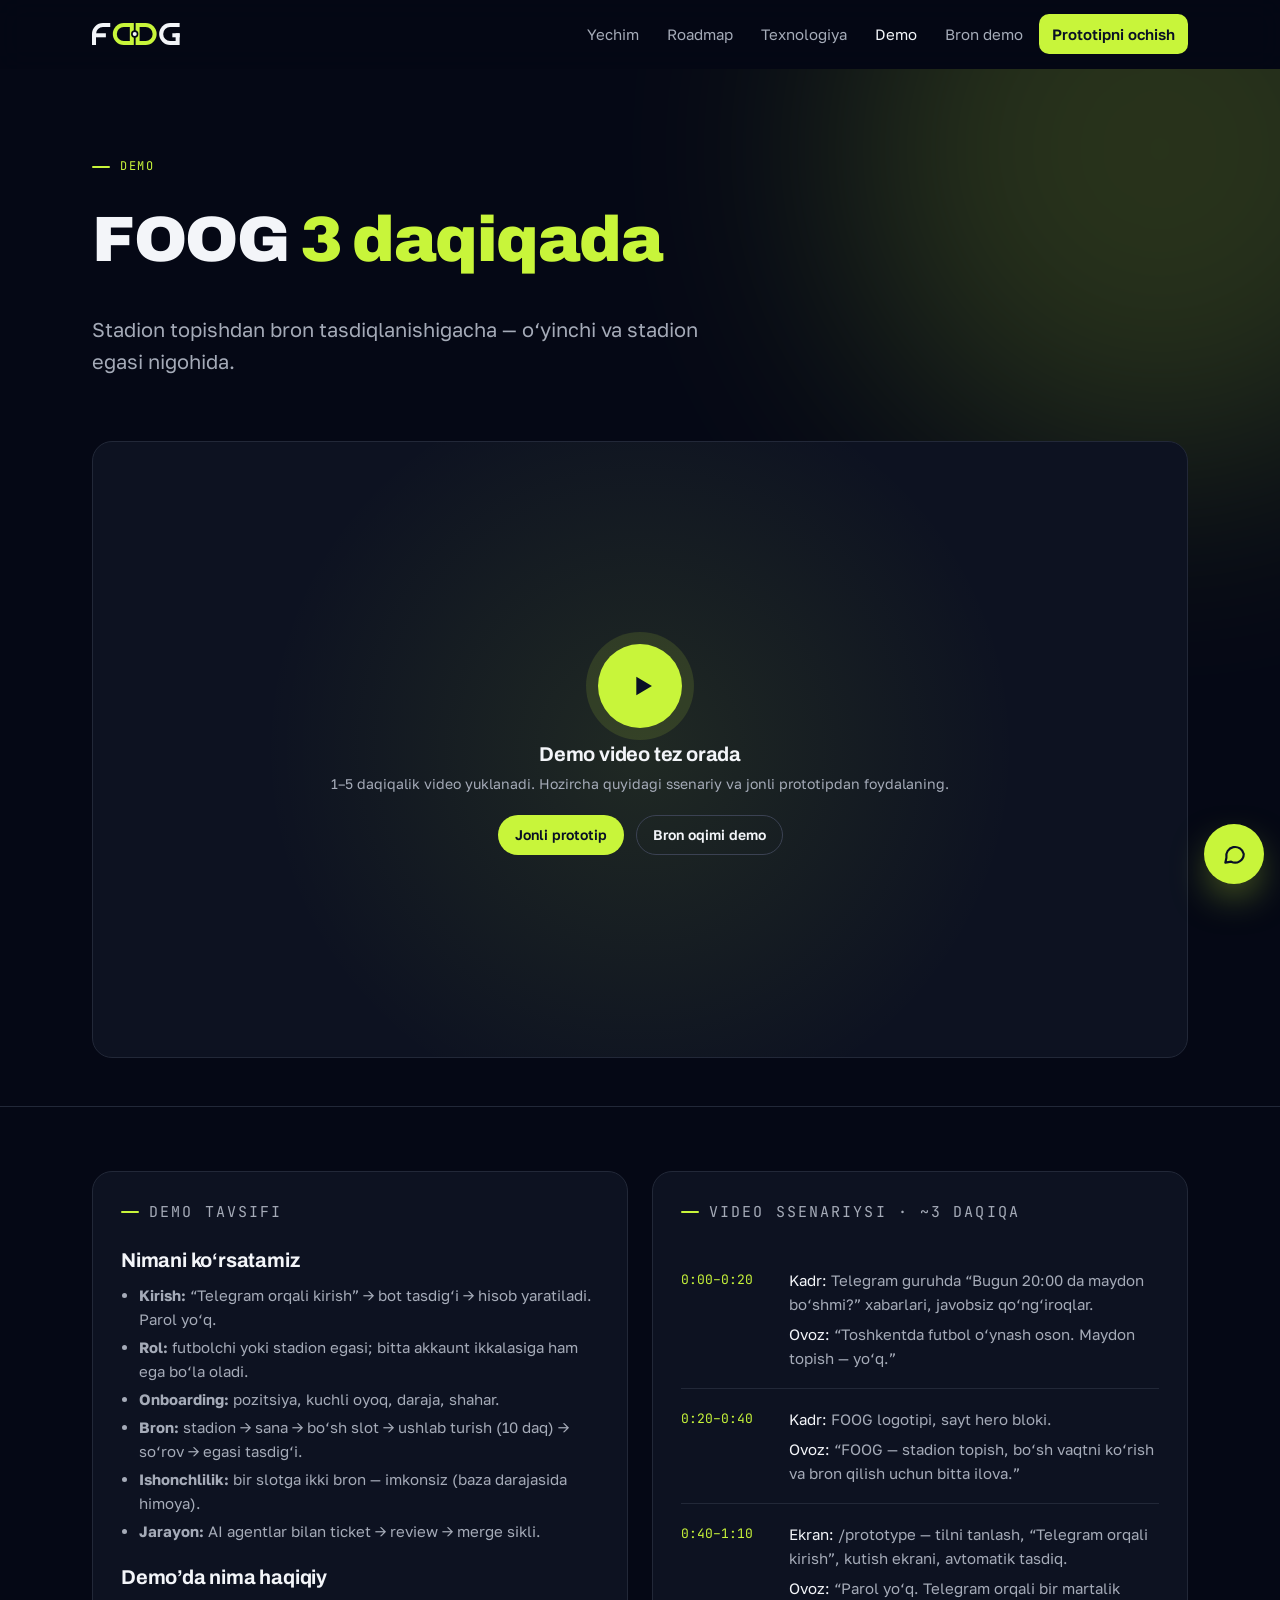
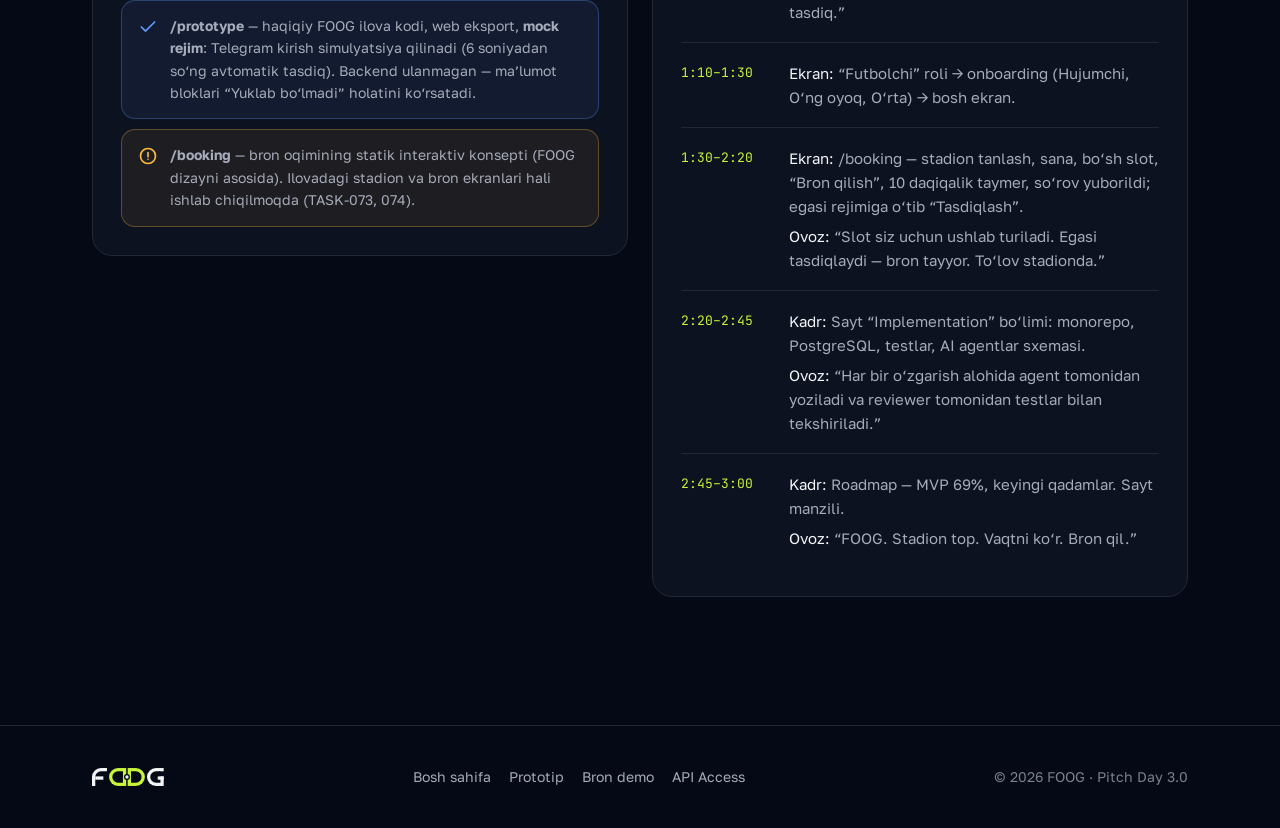
==== docs/demo/index.html @ 5ad499de "FOOG Pitch Day 3.0 sayti: pitch, demo, prototip (mock), bron demo, API sahifasi Co-Authored-By: Clau" ====
<!doctype html>
<html lang="uz" data-base="../">
<head>
<meta charset="utf-8">
<meta name="viewport" content="width=device-width, initial-scale=1, viewport-fit=cover">
<title>FOOG Demo — video va ssenariy</title>
<meta name="description" content="FOOG demo videosi, demo tavsifi, tayyor video ssenariysi va ishlaydigan prototipga havola.">
<meta name="theme-color" content="#050815">
<link rel="icon" href="../assets/icon.svg" type="image/svg+xml">
<link rel="preconnect" href="https://fonts.googleapis.com">
<link rel="preconnect" href="https://fonts.gstatic.com" crossorigin>
<link href="https://fonts.googleapis.com/css2?family=Archivo:wght@700;800;900&family=Golos+Text:wght@400;500;600;700&family=JetBrains+Mono:wght@500&display=swap" rel="stylesheet">
<link rel="stylesheet" href="../assets/styles.css">
</head>
<body>
<a class="skip" href="#main">Asosiy kontentga o‘tish</a>
<header class="nav">
  <div class="wrap">
    <a class="brand" href="../" aria-label="FOOG — bosh sahifa"><img src="../assets/wordmark.svg" alt="FOOG" width="88" height="22"></a>
    <button class="menu-btn" aria-label="Menyu" aria-expanded="false" aria-controls="nav-links">
      <svg width="20" height="20" viewBox="0 0 24 24" fill="none" stroke="currentColor" stroke-width="2" stroke-linecap="round"><path d="M4 7h16M4 12h16M4 17h16"/></svg>
    </button>
    <nav class="nav-links" id="nav-links" aria-label="Asosiy">
      <a href="../#yechim">Yechim</a>
      <a href="../#roadmap">Roadmap</a>
      <a href="../#texnologiya">Texnologiya</a>
      <a href="./" aria-current="page">Demo</a>
      <a href="../booking/">Bron demo</a>
      <a class="btn btn-primary btn-sm" href="../prototype/">Prototipni ochish</a>
    </nav>
  </div>
</header>

<main id="main">
  <section class="hero" style="padding-bottom:48px">
    <div class="glow v"></div>
    <div class="wrap">
      <div class="sec-head reveal" style="margin-bottom:32px">
        <p class="eyebrow">Demo</p>
        <h1 style="font-size:clamp(36px,6vw,64px)">FOOG <span class="hl">3 daqiqada</span></h1>
        <p class="lead">Stadion topishdan bron tasdiqlanishigacha — o‘yinchi va stadion egasi nigohida.</p>
      </div>

      <!-- Video: tayyor bo'lgach data-src ga YouTube embed yoki .mp4 manzilini yozing -->
      <div class="video-box reveal" id="video" data-src="">
        <div style="padding:24px">
          <div class="play"><svg viewBox="0 0 24 24" fill="currentColor"><path d="M8 5.5v13l11-6.5z"/></svg></div>
          <h3>Demo video tez orada</h3>
          <p class="muted small" style="margin-top:8px">1–5 daqiqalik video yuklanadi. Hozircha quyidagi ssenariy va jonli prototipdan foydalaning.</p>
          <div class="cta-row" style="justify-content:center;margin-top:20px">
            <a class="btn btn-primary btn-sm" href="../prototype/">Jonli prototip</a>
            <a class="btn btn-ghost btn-sm" href="../booking/">Bron oqimi demo</a>
          </div>
        </div>
      </div>
    </div>
  </section>

  <section class="divider" style="padding-top:64px">
    <div class="wrap grid g2" style="gap:24px;align-items:start">
      <div class="card reveal">
        <p class="eyebrow">Demo tavsifi</p>
        <h3>Nimani ko‘rsatamiz</h3>
        <ul>
          <li><b>Kirish:</b> “Telegram orqali kirish” → bot tasdig‘i → hisob yaratiladi. Parol yo‘q.</li>
          <li><b>Rol:</b> futbolchi yoki stadion egasi; bitta akkaunt ikkalasiga ham ega bo‘la oladi.</li>
          <li><b>Onboarding:</b> pozitsiya, kuchli oyoq, daraja, shahar.</li>
          <li><b>Bron:</b> stadion → sana → bo‘sh slot → ushlab turish (10 daq) → so‘rov → egasi tasdig‘i.</li>
          <li><b>Ishonchlilik:</b> bir slotga ikki bron — imkonsiz (baza darajasida himoya).</li>
          <li><b>Jarayon:</b> AI agentlar bilan ticket → review → merge sikli.</li>
        </ul>
        <h3 style="margin-top:12px">Demo’da nima haqiqiy</h3>
        <div class="grid" style="gap:10px">
          <div class="notice info"><svg viewBox="0 0 24 24" fill="none" stroke="currentColor" stroke-width="2" stroke-linecap="round"><path d="M20 6L9 17l-5-5"/></svg><span><b>/prototype</b> — haqiqiy FOOG ilova kodi, web eksport, <b>mock rejim</b>: Telegram kirish simulyatsiya qilinadi (6 soniyadan so‘ng avtomatik tasdiq). Backend ulanmagan — ma’lumot bloklari “Yuklab bo‘lmadi” holatini ko‘rsatadi.</span></div>
          <div class="notice"><svg viewBox="0 0 24 24" fill="none" stroke="currentColor" stroke-width="2" stroke-linecap="round"><circle cx="12" cy="12" r="9"/><path d="M12 8v5M12 16h.01"/></svg><span><b>/booking</b> — bron oqimining statik interaktiv konsepti (FOOG dizayni asosida). Ilovadagi stadion va bron ekranlari hali ishlab chiqilmoqda (TASK-073, 074).</span></div>
        </div>
      </div>

      <div class="card reveal">
        <p class="eyebrow">Video ssenariysi · ~3 daqiqa</p>
        <div class="script">
          <div class="scene"><span class="t">0:00–0:20</span><div><p><em>Kadr:</em> Telegram guruhda “Bugun 20:00 da maydon bo‘shmi?” xabarlari, javobsiz qo‘ng‘iroqlar.</p><p><em>Ovoz:</em> “Toshkentda futbol o‘ynash oson. Maydon topish — yo‘q.”</p></div></div>
          <div class="scene"><span class="t">0:20–0:40</span><div><p><em>Kadr:</em> FOOG logotipi, sayt hero bloki.</p><p><em>Ovoz:</em> “FOOG — stadion topish, bo‘sh vaqtni ko‘rish va bron qilish uchun bitta ilova.”</p></div></div>
          <div class="scene"><span class="t">0:40–1:10</span><div><p><em>Ekran:</em> /prototype — tilni tanlash, “Telegram orqali kirish”, kutish ekrani, avtomatik tasdiq.</p><p><em>Ovoz:</em> “Parol yo‘q. Telegram orqali bir martalik tasdiq.”</p></div></div>
          <div class="scene"><span class="t">1:10–1:30</span><div><p><em>Ekran:</em> “Futbolchi” roli → onboarding (Hujumchi, O‘ng oyoq, O‘rta) → bosh ekran.</p></div></div>
          <div class="scene"><span class="t">1:30–2:20</span><div><p><em>Ekran:</em> /booking — stadion tanlash, sana, bo‘sh slot, “Bron qilish”, 10 daqiqalik taymer, so‘rov yuborildi; egasi rejimiga o‘tib “Tasdiqlash”.</p><p><em>Ovoz:</em> “Slot siz uchun ushlab turiladi. Egasi tasdiqlaydi — bron tayyor. To‘lov stadionda.”</p></div></div>
          <div class="scene"><span class="t">2:20–2:45</span><div><p><em>Kadr:</em> Sayt “Implementation” bo‘limi: monorepo, PostgreSQL, testlar, AI agentlar sxemasi.</p><p><em>Ovoz:</em> “Har bir o‘zgarish alohida agent tomonidan yoziladi va reviewer tomonidan testlar bilan tekshiriladi.”</p></div></div>
          <div class="scene"><span class="t">2:45–3:00</span><div><p><em>Kadr:</em> Roadmap — MVP 69%, keyingi qadamlar. Sayt manzili.</p><p><em>Ovoz:</em> “FOOG. Stadion top. Vaqtni ko‘r. Bron qil.”</p></div></div>
        </div>
      </div>
    </div>
  </section>
</main>

<footer>
  <div class="wrap">
    <img src="../assets/wordmark.svg" alt="FOOG" width="72" height="18">
    <nav aria-label="Pastki"><a href="../">Bosh sahifa</a><a href="../prototype/">Prototip</a><a href="../booking/">Bron demo</a><a href="../api/">API Access</a></nav>
    <span>© 2026 FOOG · Pitch Day 3.0</span>
  </div>
</footer>
<script>
  // Video manzili berilgan bo'lsa (data-src), placeholder o'rniga player qo'yiladi.
  (function () {
    var box = document.getElementById('video');
    var src = box && box.dataset.src;
    if (!src) return;
    var el;
    if (/\.(mp4|webm)(\?|$)/i.test(src)) {
      el = document.createElement('video');
      el.src = src; el.controls = true; el.playsInline = true; el.preload = 'metadata';
    } else {
      el = document.createElement('iframe');
      el.src = src; el.title = 'FOOG demo video'; el.allow = 'accelerometer; encrypted-media; gyroscope; picture-in-picture; fullscreen';
      el.allowFullscreen = true; el.loading = 'lazy';
    }
    box.innerHTML = '';
    box.appendChild(el);
  })();
</script>
<script src="../assets/main.js" defer></script>
</body>
</html>
---- docs/assets/styles.css ----
/* FOOG Pitch — brend tokenlari design_handoff_foog_expo/tokens.json (dark) asosida */
:root {
  --bg: #050815;
  --surface: #0d1221;
  --surface2: #151b2c;
  --border: #222838;
  --border-strong: #3b4253;
  --text1: #f3f5f9;
  --text2: #a5abb8;
  --text3: #7a808d;
  --volt: #c8f53a;
  --volt-pressed: #b4de2c;
  --on-volt: #091025;
  --blue: #629bff;
  --signal: #3d6bff;
  --success: #48cd8c;
  --warning: #fabb41;
  --error: #ff645f;
  --telegram: #2aabee;
  --radius: 20px;
  --radius-sm: 12px;
  --max: 1160px;
  --gutter: clamp(16px, 4vw, 32px);
  --font-display: 'Archivo', 'Arial Black', system-ui, sans-serif;
  --font-body: 'Golos Text', system-ui, -apple-system, 'Segoe UI', Roboto, sans-serif;
  --font-mono: 'JetBrains Mono', ui-monospace, Consolas, monospace;
  color-scheme: dark;
}

* { box-sizing: border-box; }
html { scroll-behavior: smooth; -webkit-text-size-adjust: 100%; }
body {
  margin: 0;
  background: var(--bg);
  color: var(--text1);
  font-family: var(--font-body);
  font-size: 16px;
  line-height: 1.6;
  -webkit-font-smoothing: antialiased;
  overflow-x: hidden;
}
img, svg, video { max-width: 100%; display: block; }
a { color: inherit; }
:focus-visible { outline: 2px solid var(--volt); outline-offset: 3px; border-radius: 6px; }
.skip { position: absolute; left: -999px; top: 8px; background: var(--volt); color: var(--on-volt); padding: 8px 14px; border-radius: 8px; z-index: 100; }
.skip:focus { left: 8px; }

.wrap { max-width: var(--max); margin: 0 auto; padding-inline: var(--gutter); }
.mono { font-family: var(--font-mono); }
.eyebrow {
  font-family: var(--font-mono);
  font-size: 12px;
  letter-spacing: .14em;
  text-transform: uppercase;
  color: var(--volt);
  margin: 0 0 14px;
  display: inline-flex; align-items: center; gap: 10px;
}
.eyebrow::before { content: ''; width: 18px; height: 2px; background: var(--volt); border-radius: 2px; }
h1, h2, h3 { font-family: var(--font-display); line-height: 1.05; margin: 0; letter-spacing: -.02em; }
h1 { font-size: clamp(40px, 7.4vw, 84px); font-weight: 900; }
h2 { font-size: clamp(30px, 4.6vw, 52px); font-weight: 800; }
h3 { font-size: 20px; font-weight: 700; letter-spacing: -.01em; }
p { margin: 0; }
.lead { font-size: clamp(17px, 1.6vw, 20px); color: var(--text2); max-width: 640px; }
.muted { color: var(--text2); }
.small { font-size: 14px; }
.hl { color: var(--volt); }

/* ---------- Nav ---------- */
.nav {
  position: sticky; top: 0; z-index: 50;
  padding-top: env(safe-area-inset-top, 0px);
  background: color-mix(in srgb, var(--bg) 78%, transparent);
  backdrop-filter: blur(14px); -webkit-backdrop-filter: blur(14px);
  border-bottom: 1px solid transparent;
  transition: border-color .2s;
}
.nav.scrolled { border-bottom-color: var(--border); }
.nav .wrap { display: flex; align-items: center; justify-content: space-between; height: 68px; gap: 16px; }
.brand { display: flex; align-items: center; gap: 10px; text-decoration: none; }
.brand img { height: 22px; width: auto; }
.nav-links { display: flex; gap: 4px; align-items: center; }
.nav-links a { text-decoration: none; color: var(--text2); font-size: 15px; padding: 8px 12px; border-radius: 10px; transition: color .15s, background .15s; }
.nav-links a:hover { color: var(--text1); background: var(--surface2); }
.nav-links a[aria-current="page"] { color: var(--text1); }
.menu-btn { display: none; background: var(--surface2); border: 1px solid var(--border); color: var(--text1); width: 44px; height: 44px; border-radius: 12px; cursor: pointer; align-items: center; justify-content: center; }
@media (max-width: 900px) {
  .menu-btn { display: inline-flex; }
  .nav-links { position: fixed; inset: calc(68px + env(safe-area-inset-top, 0px)) 0 auto 0; flex-direction: column; align-items: stretch; background: var(--bg); border-bottom: 1px solid var(--border); padding: 12px var(--gutter) 20px; transform: translateY(-8px); opacity: 0; pointer-events: none; transition: .2s; }
  .nav-links.open { transform: none; opacity: 1; pointer-events: auto; }
  .nav-links a { padding: 14px 12px; font-size: 17px; }
  .nav-links .btn { margin-top: 8px; }
}

/* ---------- Buttons ---------- */
.btn {
  display: inline-flex; align-items: center; justify-content: center; gap: 10px;
  min-height: 52px; padding: 0 24px; border-radius: 999px;
  font: 600 16px/1 var(--font-body); text-decoration: none; cursor: pointer;
  border: 1px solid transparent; transition: transform .15s, background .15s, border-color .15s, box-shadow .2s;
  white-space: nowrap;
}
.btn:active { transform: scale(.98); }
.btn-primary { background: var(--volt); color: var(--on-volt); box-shadow: 0 0 0 0 rgba(200,245,58,.0); }
.btn-primary:hover { box-shadow: 0 10px 40px -8px rgba(200,245,58,.55); }
.btn-ghost { background: transparent; color: var(--text1); border-color: var(--border-strong); }
.btn-ghost:hover { background: var(--surface2); }
.btn-sm { min-height: 40px; padding: 0 16px; font-size: 14px; }
.btn svg { width: 18px; height: 18px; }
.cta-row { display: flex; flex-wrap: wrap; gap: 12px; }

/* ---------- Sections ---------- */
section { padding-block: clamp(72px, 10vw, 128px); position: relative; }
.sec-head { display: grid; gap: 16px; margin-bottom: clamp(36px, 5vw, 56px); max-width: 760px; }
.divider { border-top: 1px solid var(--border); }

/* ---------- Hero ---------- */
.hero { padding-top: clamp(40px, 7vw, 88px); padding-bottom: clamp(56px, 8vw, 104px); overflow: hidden; }
.hero-grid { display: grid; grid-template-columns: 1.15fr .85fr; gap: clamp(32px, 5vw, 64px); align-items: center; }
.hero h1 .line { display: block; }
.hero .lead { margin-block: 24px 32px; }
.pill {
  display: inline-flex; align-items: center; gap: 8px;
  padding: 6px 14px 6px 8px; border-radius: 999px; background: var(--surface2); border: 1px solid var(--border);
  font-size: 13px; color: var(--text2); margin-bottom: 24px;
}
.pill b { background: var(--volt); color: var(--on-volt); border-radius: 999px; padding: 2px 8px; font-size: 11px; font-family: var(--font-mono); letter-spacing: .06em; }
.hero-facts { display: flex; flex-wrap: wrap; gap: 28px; margin-top: 40px; }
.hero-facts div { display: grid; gap: 2px; }
.hero-facts strong { font-family: var(--font-display); font-size: 28px; font-weight: 800; }
.hero-facts span { font-size: 13px; color: var(--text3); }
.glow { position: absolute; width: 640px; height: 640px; border-radius: 50%; filter: blur(120px); opacity: .18; pointer-events: none; z-index: -1; }
.glow.v { background: var(--volt); top: -240px; right: -200px; }
.glow.b { background: var(--signal); bottom: -320px; left: -260px; opacity: .22; }

/* Phone mock */
.phone {
  width: min(320px, 100%); margin-inline: auto; aspect-ratio: 9 / 19;
  border-radius: 44px; padding: 12px; background: linear-gradient(160deg, #1b2132, #0a0f1d);
  border: 1px solid var(--border-strong); box-shadow: 0 40px 120px -30px rgba(61,107,255,.45), inset 0 0 0 1px rgba(255,255,255,.03);
  position: relative; animation: float 7s ease-in-out infinite;
}
.phone-screen { height: 100%; border-radius: 34px; background: var(--bg); overflow: hidden; display: flex; flex-direction: column; padding: 18px 16px; gap: 12px; font-size: 12px; }
.ps-top { display: flex; justify-content: space-between; align-items: center; }
.ps-top img { height: 14px; }
.ps-dot { width: 26px; height: 26px; border-radius: 50%; background: var(--surface2); border: 1px solid var(--border); }
.ps-hello { font-family: var(--font-display); font-weight: 800; font-size: 19px; line-height: 1.1; }
.ps-cta { background: var(--volt); color: var(--on-volt); border-radius: 16px; padding: 12px 14px; font-weight: 700; display: flex; justify-content: space-between; align-items: center; }
.ps-card { background: var(--surface); border: 1px solid var(--border); border-radius: 16px; padding: 12px; display: grid; gap: 8px; }
.ps-pitch { height: 72px; border-radius: 12px; background:
  linear-gradient(90deg, transparent 49.5%, rgba(255,255,255,.18) 49.5% 50.5%, transparent 50.5%),
  radial-gradient(circle at 50% 50%, transparent 17px, rgba(255,255,255,.18) 17px 18px, transparent 18px),
  repeating-linear-gradient(90deg, #1f5a2e 0 22px, #236634 22px 44px); }
.ps-row { display: flex; justify-content: space-between; align-items: center; gap: 8px; }
.ps-slots { display: grid; grid-template-columns: repeat(4, 1fr); gap: 6px; }
.ps-slots span { text-align: center; padding: 6px 0; border-radius: 8px; background: var(--surface2); border: 1px solid var(--border); font-family: var(--font-mono); font-size: 10px; }
.ps-slots .on { background: var(--volt); color: var(--on-volt); border-color: var(--volt); font-weight: 700; }
.ps-slots .off { opacity: .35; text-decoration: line-through; }
.ps-tab { margin-top: auto; display: flex; justify-content: space-around; padding-top: 10px; border-top: 1px solid var(--border); }
.ps-tab i { width: 18px; height: 18px; border-radius: 6px; background: var(--border-strong); display: block; }
.ps-tab i.a { background: var(--volt); }
.badge { display: inline-flex; align-items: center; gap: 6px; font-size: 11px; font-weight: 600; padding: 3px 8px; border-radius: 999px; background: var(--surface2); color: var(--text2); border: 1px solid var(--border); font-family: var(--font-body); }
.badge.ok { color: var(--success); border-color: rgba(72,205,140,.35); background: rgba(72,205,140,.08); }
.badge.wip { color: var(--warning); border-color: rgba(250,187,65,.35); background: rgba(250,187,65,.08); }
.badge.plan { color: var(--text3); }
.badge.v { color: var(--volt); border-color: rgba(200,245,58,.35); background: rgba(200,245,58,.07); }

/* ---------- Cards / grids ---------- */
.grid { display: grid; gap: 16px; }
.g2 { grid-template-columns: repeat(2, minmax(0, 1fr)); }
.g3 { grid-template-columns: repeat(3, minmax(0, 1fr)); }
.g4 { grid-template-columns: repeat(4, minmax(0, 1fr)); }
.card {
  background: var(--surface); border: 1px solid var(--border); border-radius: var(--radius);
  padding: clamp(20px, 2.4vw, 28px); display: grid; gap: 12px; align-content: start;
  transition: border-color .2s, transform .2s;
}
.card:hover { border-color: var(--border-strong); }
.icon-box { width: 44px; height: 44px; border-radius: 14px; display: grid; place-items: center; background: var(--surface2); border: 1px solid var(--border); color: var(--volt); }
.icon-box svg { width: 22px; height: 22px; }
.card p { color: var(--text2); font-size: 15px; }
.card ul { margin: 0; padding-left: 18px; color: var(--text2); font-size: 15px; }
.card li + li { margin-top: 4px; }

/* Problem → solution */
.ps-pair { display: grid; grid-template-columns: 1fr auto 1fr; gap: 16px; align-items: stretch; }
.ps-pair + .ps-pair { margin-top: 16px; }
.ps-pair .arrow { display: grid; place-items: center; color: var(--volt); }
.ps-pair .arrow svg { width: 28px; height: 28px; }
.prob { background: transparent; border-style: dashed; }
.prob h3 { color: var(--text2); }
.sol { border-color: rgba(200,245,58,.28); background: linear-gradient(180deg, rgba(200,245,58,.06), transparent 70%), var(--surface); }
.tag { font-family: var(--font-mono); font-size: 11px; letter-spacing: .12em; text-transform: uppercase; color: var(--text3); }
.sol .tag { color: var(--volt); }

/* Steps */
.steps { counter-reset: s; display: grid; grid-template-columns: repeat(4, minmax(0, 1fr)); gap: 16px; }
.step { position: relative; padding-top: 56px; }
.step::before { counter-increment: s; content: '0' counter(s); position: absolute; top: 20px; left: clamp(20px, 2.4vw, 28px); font-family: var(--font-mono); color: var(--volt); font-size: 13px; letter-spacing: .1em; }

/* Stats */
.stat { display: grid; gap: 4px; }
.stat strong { font-family: var(--font-display); font-size: clamp(36px, 4.4vw, 52px); font-weight: 900; line-height: 1; letter-spacing: -.03em; }
.stat span { color: var(--text2); font-size: 14px; }

/* Roadmap */
.road { display: grid; grid-template-columns: repeat(4, minmax(0, 1fr)); gap: 16px; position: relative; }
.road .card { position: relative; }
.road .stage-dot { width: 14px; height: 14px; border-radius: 50%; border: 2px solid var(--border-strong); background: var(--bg); }
.road .done .stage-dot { background: var(--volt); border-color: var(--volt); }
.road .now { border-color: rgba(200,245,58,.4); box-shadow: 0 0 0 1px rgba(200,245,58,.12), 0 20px 60px -30px rgba(200,245,58,.5); }
.road .now .stage-dot { border-color: var(--volt); box-shadow: 0 0 0 6px rgba(200,245,58,.15); animation: pulse 2s infinite; }
.progress { height: 10px; border-radius: 999px; background: var(--surface2); overflow: hidden; border: 1px solid var(--border); }
.progress i { display: block; height: 100%; background: var(--volt); border-radius: inherit; width: 0; transition: width 1.4s cubic-bezier(.2,.8,.2,1); }
.bars { display: grid; gap: 18px; }
.bar-row { display: grid; grid-template-columns: minmax(0, 1fr) auto; gap: 8px 16px; align-items: center; }
.bar-row .progress { grid-column: 1 / -1; }
.bar-row b { font-family: var(--font-mono); font-size: 14px; }

/* Table */
.table-wrap { overflow-x: auto; border: 1px solid var(--border); border-radius: var(--radius); }
table { width: 100%; border-collapse: collapse; font-size: 14px; min-width: 620px; }
th, td { text-align: left; padding: 14px 18px; border-bottom: 1px solid var(--border); vertical-align: top; }
th { font-family: var(--font-mono); font-size: 11px; letter-spacing: .12em; text-transform: uppercase; color: var(--text3); font-weight: 500; background: var(--surface); }
tr:last-child td { border-bottom: 0; }
td:first-child { color: var(--text1); font-weight: 600; white-space: nowrap; }
td { color: var(--text2); }

/* Pipeline */
.pipe { display: grid; grid-template-columns: repeat(5, minmax(0, 1fr)); gap: 12px; }
.pipe .card { padding: 18px; }
.pipe .n { font-family: var(--font-mono); color: var(--volt); font-size: 12px; }

/* Team */
.member { text-align: left; }
.avatar { width: 64px; height: 64px; border-radius: 20px; background: var(--surface2); border: 1px dashed var(--border-strong); display: grid; place-items: center; color: var(--text3); font-family: var(--font-mono); font-size: 12px; }
.placeholder { font-family: var(--font-mono); font-size: 13px; color: var(--warning); background: rgba(250,187,65,.07); border: 1px dashed rgba(250,187,65,.35); border-radius: 8px; padding: 2px 8px; display: inline-block; }
.links { display: flex; gap: 8px; flex-wrap: wrap; }

/* CTA band */
.band { border-radius: 32px; padding: clamp(32px, 6vw, 72px); background:
  radial-gradient(600px 300px at 90% 0%, rgba(200,245,58,.18), transparent 60%),
  radial-gradient(500px 300px at 0% 100%, rgba(61,107,255,.25), transparent 60%), var(--surface);
  border: 1px solid var(--border); display: grid; gap: 24px; justify-items: start; }

/* Footer */
footer { border-top: 1px solid var(--border); padding-block: 40px calc(40px + env(safe-area-inset-bottom, 0px)); color: var(--text3); font-size: 14px; }
footer .wrap { display: flex; flex-wrap: wrap; justify-content: space-between; gap: 16px; align-items: center; }
footer a { color: var(--text2); text-decoration: none; }
footer a:hover { color: var(--text1); }
footer nav { display: flex; gap: 18px; flex-wrap: wrap; }

/* Notice */
.notice { display: flex; gap: 12px; align-items: flex-start; padding: 14px 16px; border-radius: 14px; background: rgba(250,187,65,.07); border: 1px solid rgba(250,187,65,.3); color: var(--text2); font-size: 14px; }
.notice svg { flex: none; width: 20px; height: 20px; color: var(--warning); margin-top: 2px; }
.notice.info { background: rgba(98,155,255,.07); border-color: rgba(98,155,255,.3); }
.notice.info svg { color: var(--blue); }

/* Video */
.video-box { aspect-ratio: 16 / 9; width: 100%; border-radius: var(--radius); overflow: hidden; border: 1px solid var(--border); background:
  radial-gradient(circle at 50% 50%, rgba(200,245,58,.10), transparent 60%), var(--surface); position: relative; display: grid; place-items: center; text-align: center; }
.video-box iframe, .video-box video { position: absolute; inset: 0; width: 100%; height: 100%; border: 0; }
.play { width: 84px; height: 84px; border-radius: 50%; background: var(--volt); color: var(--on-volt); display: grid; place-items: center; margin: 0 auto 16px; box-shadow: 0 0 0 12px rgba(200,245,58,.12); }
.play svg { width: 34px; height: 34px; margin-left: 4px; }
.script { display: grid; gap: 0; }
.scene { display: grid; grid-template-columns: 92px minmax(0, 1fr); gap: 16px; padding-block: 18px; border-bottom: 1px solid var(--border); }
.scene:last-child { border-bottom: 0; }
.scene .t { font-family: var(--font-mono); color: var(--volt); font-size: 13px; padding-top: 2px; }
.scene p { color: var(--text2); font-size: 15px; }
.scene p + p { margin-top: 6px; }
.scene em { color: var(--text1); font-style: normal; }

/* Code */
pre { margin: 0; overflow-x: auto; background: var(--surface); border: 1px solid var(--border); border-radius: var(--radius-sm); padding: 16px 18px; font: 13px/1.6 var(--font-mono); color: var(--text2); }
code { font-family: var(--font-mono); font-size: .92em; }
.method { font-family: var(--font-mono); font-size: 11px; font-weight: 700; padding: 3px 8px; border-radius: 6px; margin-right: 8px; }
.m-get { background: rgba(72,205,140,.12); color: var(--success); }
.m-post { background: rgba(98,155,255,.14); color: var(--blue); }
.m-patch { background: rgba(250,187,65,.12); color: var(--warning); }

/* Reveal animation */
.reveal { opacity: 0; transform: translateY(24px); transition: opacity .7s ease, transform .7s cubic-bezier(.2,.8,.2,1); }
.reveal.in { opacity: 1; transform: none; }
@keyframes float { 0%, 100% { transform: translateY(0) rotate(-1deg); } 50% { transform: translateY(-14px) rotate(1deg); } }
@keyframes pulse { 0% { box-shadow: 0 0 0 0 rgba(200,245,58,.35); } 100% { box-shadow: 0 0 0 14px rgba(200,245,58,0); } }
@media (prefers-reduced-motion: reduce) {
  *, *::before, *::after { animation: none !important; transition: none !important; scroll-behavior: auto !important; }
  .reveal { opacity: 1; transform: none; }
}

/* Chatbot */
.chat-fab { position: fixed; right: max(16px, env(safe-area-inset-right, 0px)); bottom: calc(16px + env(safe-area-inset-bottom, 0px)); z-index: 60; width: 60px; height: 60px; border-radius: 50%; border: 0; cursor: pointer; background: var(--volt); color: var(--on-volt); display: grid; place-items: center; box-shadow: 0 16px 40px -10px rgba(200,245,58,.6); }
.chat-fab svg { width: 26px; height: 26px; }
.chat-panel { position: fixed; right: 16px; bottom: calc(88px + env(safe-area-inset-bottom, 0px)); z-index: 60; width: min(380px, calc(100vw - 32px)); max-height: min(560px, calc(100dvh - 120px)); display: flex; flex-direction: column; background: var(--surface); border: 1px solid var(--border-strong); border-radius: 22px; overflow: hidden; box-shadow: 0 30px 80px -20px rgba(0,0,0,.8); }
.chat-head { padding: 14px 16px; border-bottom: 1px solid var(--border); display: flex; align-items: center; gap: 10px; }
.chat-head img { height: 18px; width: auto; }
.chat-head .x { margin-left: auto; background: none; border: 0; color: var(--text2); cursor: pointer; font-size: 22px; line-height: 1; width: 36px; height: 36px; border-radius: 10px; }
.chat-head .x:hover { background: var(--surface2); }
.chat-body { padding: 16px; overflow-y: auto; display: grid; gap: 10px; align-content: start; flex: 1; }
.msg { max-width: 88%; padding: 10px 14px; border-radius: 16px; font-size: 14px; line-height: 1.5; }
.msg.bot { background: var(--surface2); border-bottom-left-radius: 6px; }
.msg.me { background: var(--volt); color: var(--on-volt); justify-self: end; border-bottom-right-radius: 6px; }
.chips { display: flex; flex-wrap: wrap; gap: 6px; padding: 12px 16px 16px; border-top: 1px solid var(--border); }
.chips button { background: var(--surface2); color: var(--text1); border: 1px solid var(--border); border-radius: 999px; padding: 8px 12px; font: 500 13px var(--font-body); cursor: pointer; }
.chips button:hover { border-color: var(--volt); }

/* ---------- Responsive ---------- */
@media (max-width: 1024px) {
  .g4, .steps, .road { grid-template-columns: repeat(2, minmax(0, 1fr)); }
  .pipe { grid-template-columns: repeat(3, minmax(0, 1fr)); }
}
@media (max-width: 860px) {
  .hero-grid { grid-template-columns: 1fr; }
  .phone { width: min(280px, 80vw); }
  .g3 { grid-template-columns: 1fr; }
  .g2 { grid-template-columns: 1fr; }
  .ps-pair { grid-template-columns: 1fr; }
  .ps-pair .arrow { transform: rotate(90deg); height: 28px; }
}
@media (max-width: 560px) {
  .g4, .steps, .road, .pipe { grid-template-columns: 1fr; }
  .btn { width: 100%; }
  .cta-row { width: 100%; }
  .hero-facts { gap: 20px; }
  .scene { grid-template-columns: 1fr; gap: 4px; }
  .nav .btn { width: auto; }
}

[hidden] { display: none !important; }
.nav-links a.btn-primary, .nav-links a.btn-primary:hover { color: var(--on-volt); background: var(--volt); }
.card > .badge { justify-self: start; }
section[id] { scroll-margin-top: 68px; }
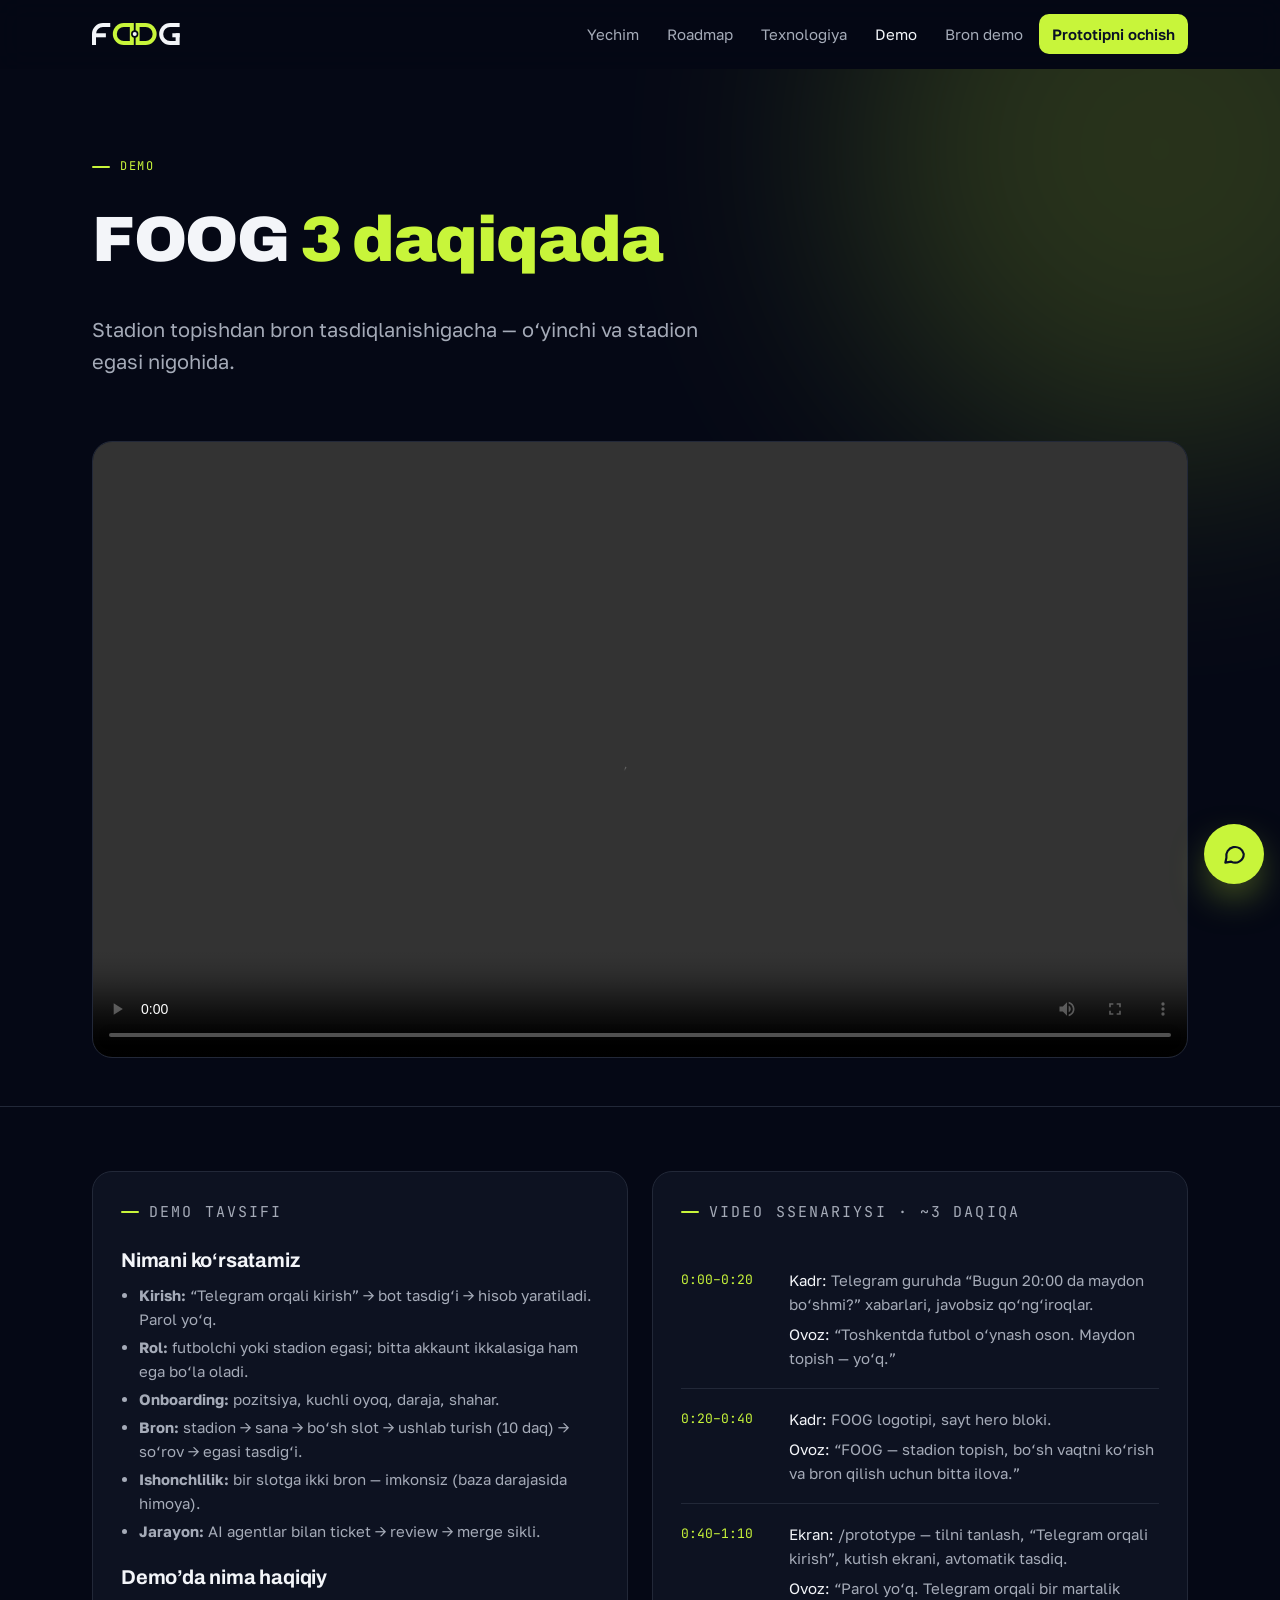
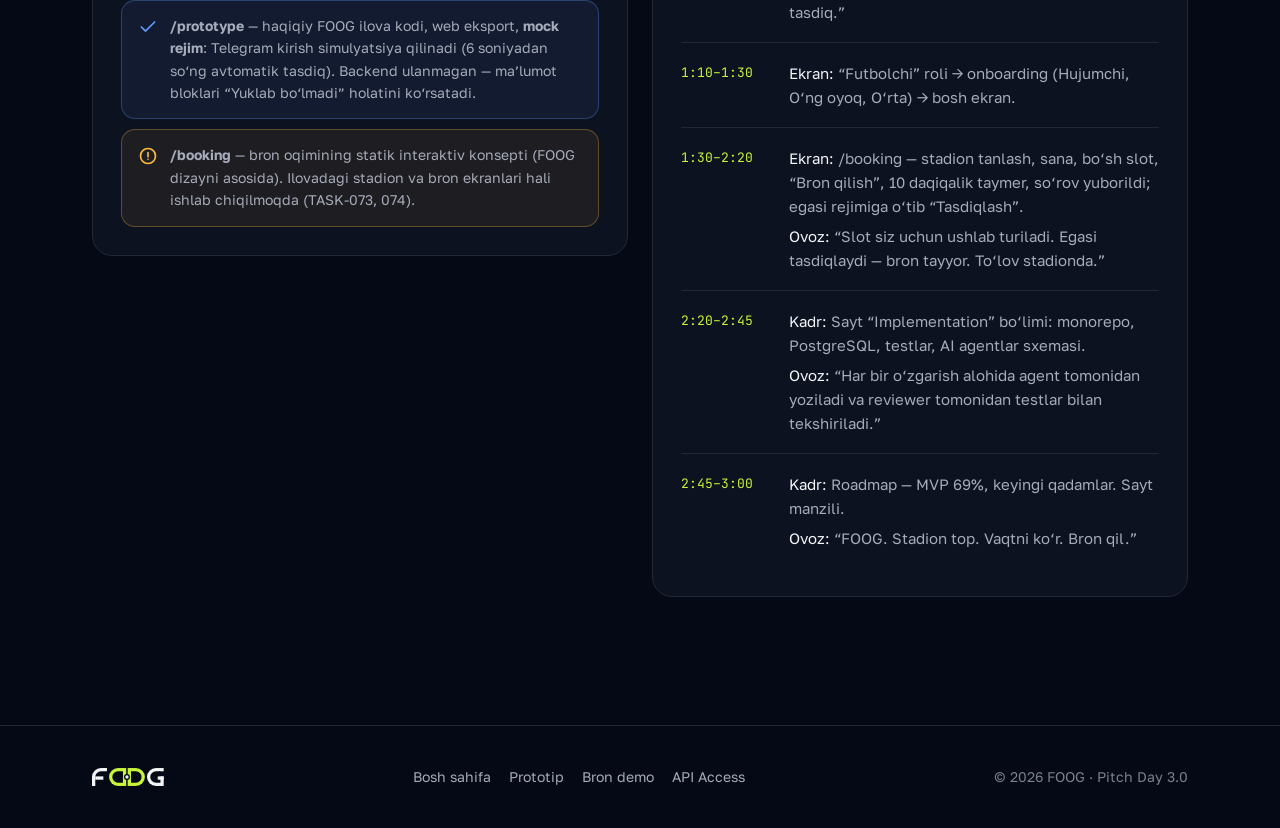
==== commit 1ec36eb2: "feat(demo): FOOG rasmiy video pleeri va mp4 video aktivi ulandi" ====
--- a/docs/demo/index.html
+++ b/docs/demo/index.html
@@ -41,8 +41,8 @@
         <p class="lead">Stadion topishdan bron tasdiqlanishigacha — o‘yinchi va stadion egasi nigohida.</p>
       </div>
 
-      <!-- Video: tayyor bo'lgach data-src ga YouTube embed yoki .mp4 manzilini yozing -->
-      <div class="video-box reveal" id="video" data-src="">
+      <!-- Video: FOOG rasmiy demo videosi joylashtirildi -->
+      <div class="video-box reveal" id="video" data-src="../assets/foog-demo.mp4">
         <div style="padding:24px">
           <div class="play"><svg viewBox="0 0 24 24" fill="currentColor"><path d="M8 5.5v13l11-6.5z"/></svg></div>
           <h3>Demo video tez orada</h3>
